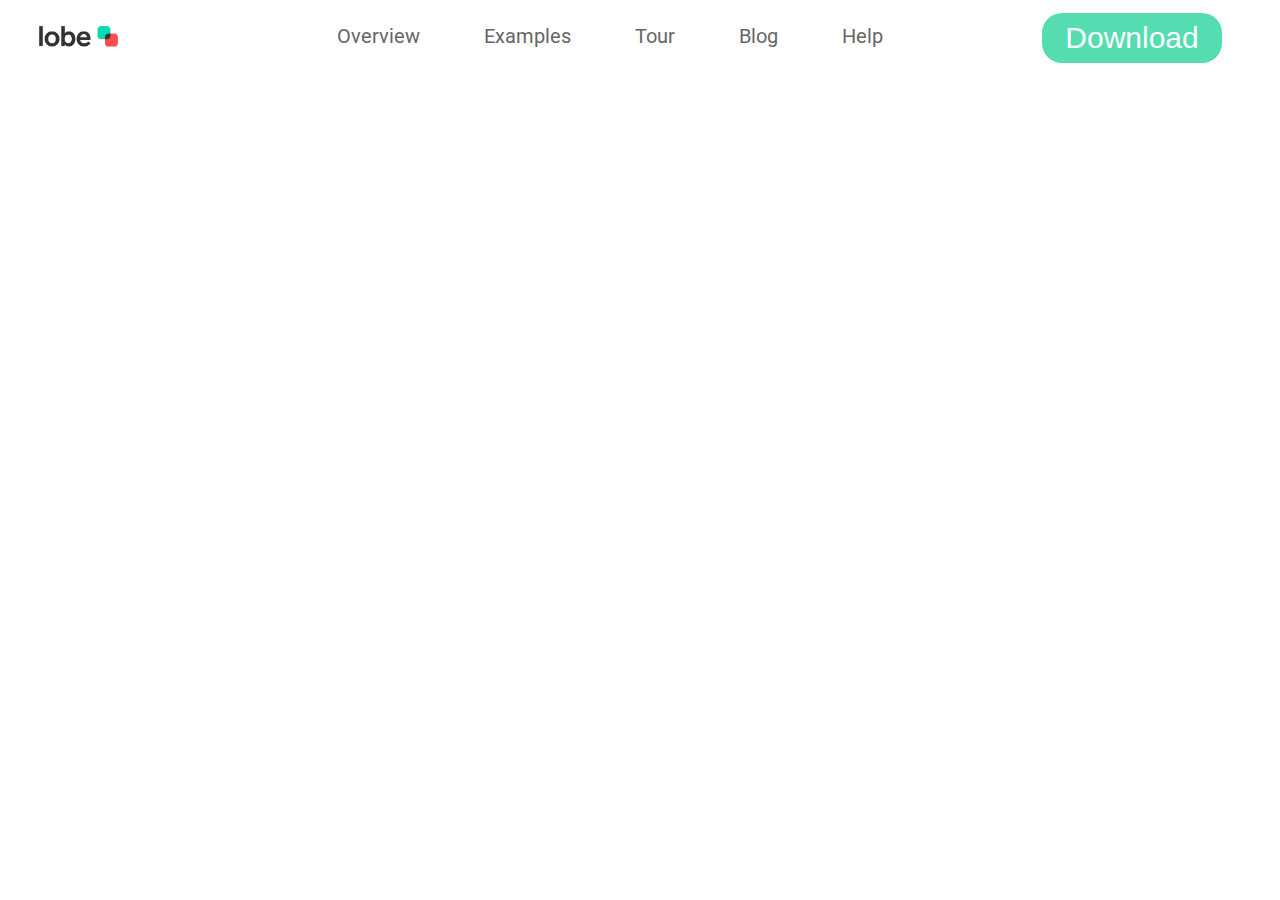
==== lobe website design/index.html @ d9781920 "lobe website clone" ====
<!DOCTYPE html>
<html lang="en">
  <head>
    <meta charset="UTF-8" />
    <meta name="viewport" content="width=device-width, initial-scale=1.0" />
    <title>Document</title>
    <link rel="stylesheet" href="css/style.css">
    <link rel="preconnect" href="https://fonts.googleapis.com">
<link rel="preconnect" href="https://fonts.gstatic.com" crossorigin>
<link href="https://fonts.googleapis.com/css2?family=Belanosima:wght@400;600;700&family=Roboto:ital,wght@0,100;0,300;0,400;0,500;1,100;1,300&display=swap" rel="stylesheet">
  </head>
  <body>
    <header class="header-main">
        <div class="header-main-logo">
         <a href=""><img src="images/lobe logo.png" alt=""></a>
        </div>

        <div class="header-nav-list">
            <ul>
                <li><a href="#">Overview</a></li>
                <li><a href="#">Examples</a></li>
                <li><a href="#">Tour</a></li>
                <li><a href="#">Blog</a></li>
                <li><a href="#">Help</a></li>
            </ul>
        </div>

        <div class="header-main-right">
            <button>Download</button>
        </div>
    </header>
  </body>
</html>
---- lobe website design/css/style.css ----
html {
    padding: 0;
    margin: 0;
    box-sizing: border-box;
    /*background-color: #1e1e1e;*/
font-family: 'Belanosima', sans-serif;
font-family: 'Roboto', sans-serif;
}
a {
    cursor: pointer;
}

.header-main {
    width: 100%;
    height: 60px;
    background-color: white;
    display: flex;
    justify-content: space-between;
}

.header-main-logo img {
    width: 80px;
    font-size: 30px;
    line-height: 60px;
    margin-left: 30px;

}

.header-main-right button{
    color: white;
    font-size: 30px;
    margin-top: 5px;
    margin-right: 50px;
    width: 180px;
    height: 50px;
    background-color: #55dcb1;
    border: none;
    outline: none;
    border-radius: 20px;

}
   

.header-nav-list ul {
list-style: none;

}

.header-nav-list ul li {
display: inline;
font-size: 20px;
margin-left: 20px;
}
.header-nav-list ul li a {
    color: #676666;
text-decoration: none;
padding: 10px 20px;
}
.header-nav-list a:hover {
    color: #1e1e1e;
}
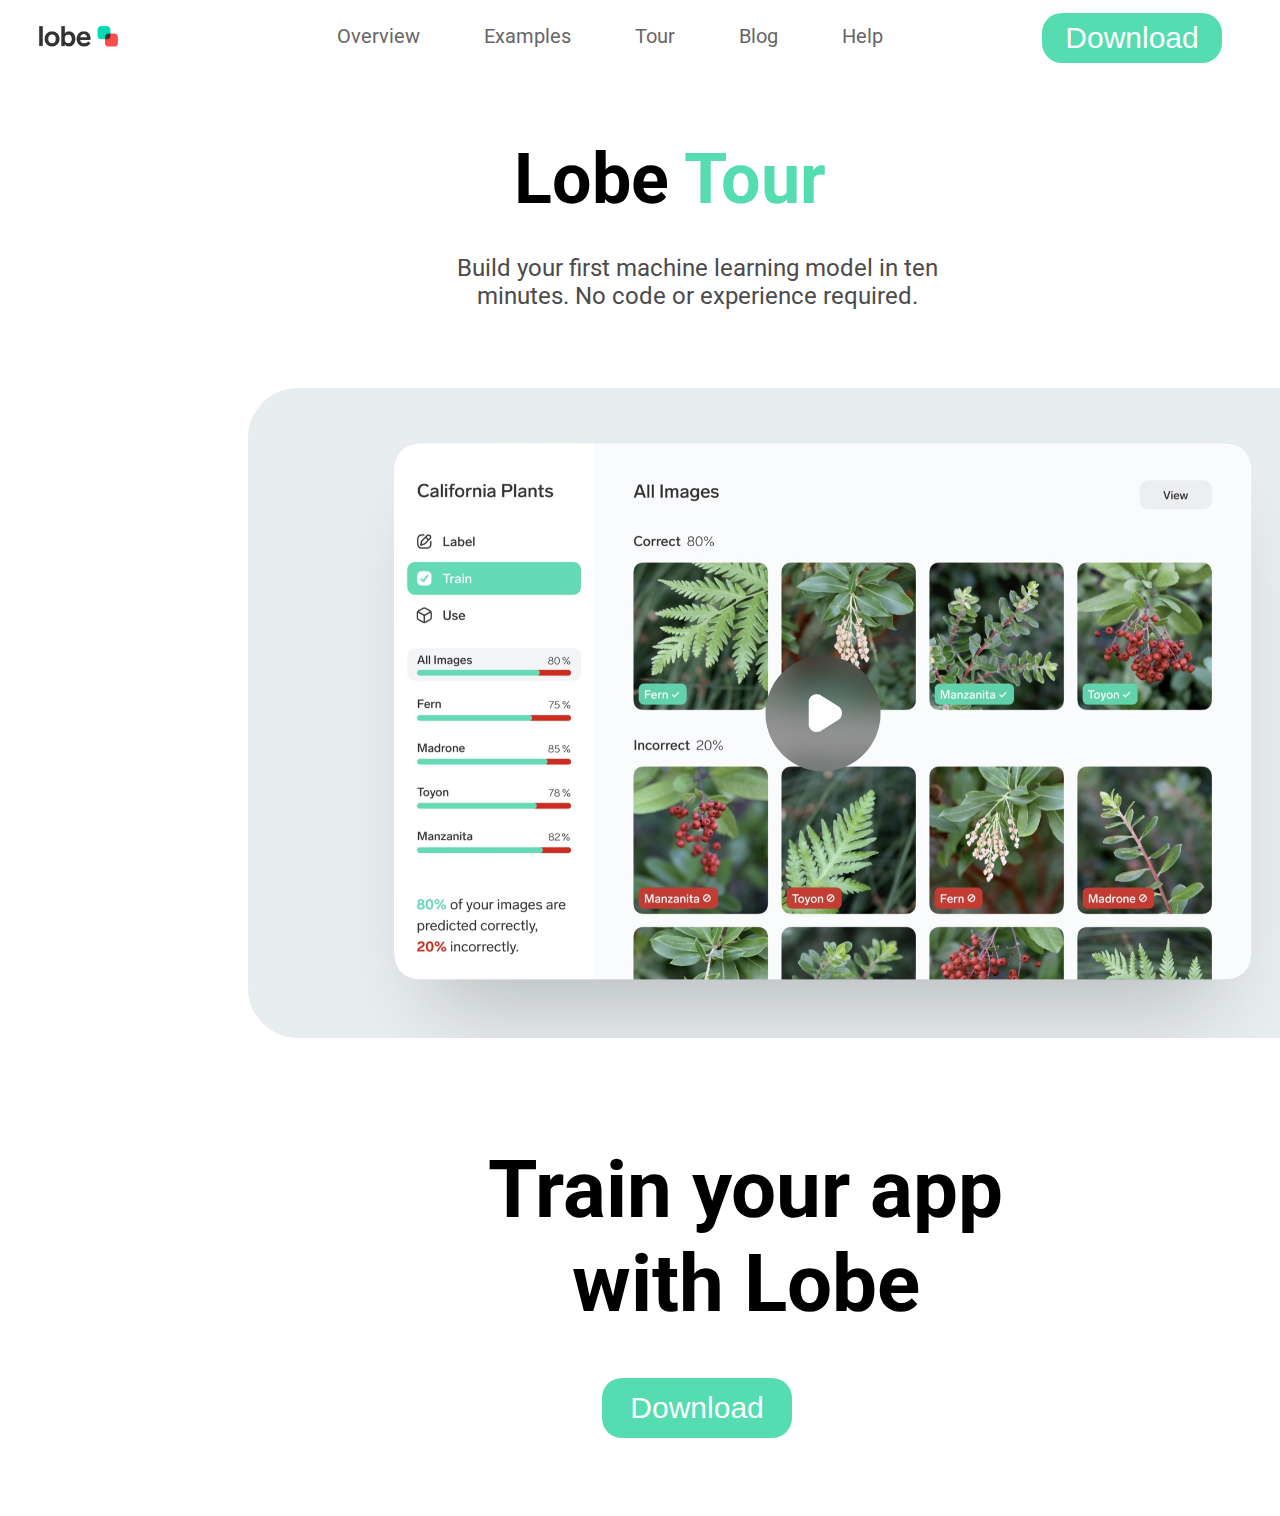
==== commit 2a32dae9: "add image and download button" ====
--- a/lobe website design/index.html
+++ b/lobe website design/index.html
@@ -4,30 +4,46 @@
     <meta charset="UTF-8" />
     <meta name="viewport" content="width=device-width, initial-scale=1.0" />
     <title>Document</title>
-    <link rel="stylesheet" href="css/style.css">
+    <link rel="stylesheet" href="css/style.css" />
     <link rel="preconnect" href="https://fonts.googleapis.com">
 <link rel="preconnect" href="https://fonts.gstatic.com" crossorigin>
-<link href="https://fonts.googleapis.com/css2?family=Belanosima:wght@400;600;700&family=Roboto:ital,wght@0,100;0,300;0,400;0,500;1,100;1,300&display=swap" rel="stylesheet">
+<link href="https://fonts.googleapis.com/css2?family=Belanosima:wght@400;600;700&family=Roboto:ital,wght@0,100;0,300;0,400;0,500;0,700;0,900;1,100;1,300;1,900&display=swap" rel="stylesheet">
   </head>
   <body>
     <header class="header-main">
-        <div class="header-main-logo">
-         <a href=""><img src="images/lobe logo.png" alt=""></a>
-        </div>
+      <div class="header-main-logo">
+        <a href=""><img src="images/lobe logo.png" alt="" /></a>
+      </div>
 
-        <div class="header-nav-list">
-            <ul>
-                <li><a href="#">Overview</a></li>
-                <li><a href="#">Examples</a></li>
-                <li><a href="#">Tour</a></li>
-                <li><a href="#">Blog</a></li>
-                <li><a href="#">Help</a></li>
-            </ul>
-        </div>
+      <div class="header-nav-list">
+        <ul>
+          <li><a href="#">Overview</a></li>
+          <li><a href="#">Examples</a></li>
+          <li><a href="#">Tour</a></li>
+          <li><a href="#">Blog</a></li>
+          <li><a href="#">Help</a></li>
+        </ul>
+      </div>
 
-        <div class="header-main-right">
-            <button>Download</button>
-        </div>
+      <div class="header-main-right">
+        <button>Download</button>
+      </div>
     </header>
+    <div class="lobe-tour">
+      <p class="name-large">Lobe <span>Tour</span></p>
+      <p class="writing-2">
+        Build your first machine learning model in ten <br />
+        minutes. No code or experience required.
+      </p>
+    </div>
+    <section class="video">
+      <img src="images/Video.jpg" alt="">
+    </section>
+    <section class="train-quote">
+      <p class="message">
+        Train your app <br> with Lobe
+      </p>
+      <button class="button-2">Download</button>
+    </section>
   </body>
 </html>
--- a/lobe website design/css/style.css
+++ b/lobe website design/css/style.css
@@ -11,6 +11,9 @@
 }
 
 .header-main {
+    position: sticky;
+    top: 0;
+    z-index: 1;
     width: 100%;
     height: 60px;
     background-color: white;
@@ -58,4 +61,75 @@
 }
 .header-nav-list a:hover {
     color: #1e1e1e;
-}+}
+
+.lobe-tour{
+    
+    position: relative;
+    width: 100%;
+    height: 30vh;
+}
+.name-large{
+    font-size: 70px;
+    font-weight: bolder;
+    position: absolute;
+    left: 40%;
+
+}
+.writing-2{
+    font-size: 24px;
+    font-weight: 400;
+    text-align: center;
+    position: absolute;
+    left: 35.5%;
+    top: 60%;
+    color: #4c4b4b;
+}
+.name-large span{
+    color: #55dcb1;
+}
+.video {
+    position: relative;
+    width: 100%;
+    height: 80vh;
+    ;
+
+}
+.video img{
+    position: absolute;
+    left: 19%;
+    top: 50px;
+    width: 1150px; height:650px;
+    border-radius: 50px;
+}
+
+.train-quote{
+    position: relative;
+   /* background-color: red;*/
+    width: 100%; height:50vh;
+}
+
+.train-quote p{
+    font-size: 80px;
+    font-weight: bolder;
+    position: absolute;
+    left: 38%;
+    top: 1%;
+    text-align: center;
+}
+
+.button-2 {
+    color: white;
+    font-size: 30px;
+    margin-top: 5px;
+    margin-right: 50px;
+    width: 190px;
+    height: 60px;
+    background-color: #55dcb1;
+    border: none;
+    outline: none;
+    border-radius: 20px;
+    position: absolute;
+    left: 47%;
+    top: 70%;
+}
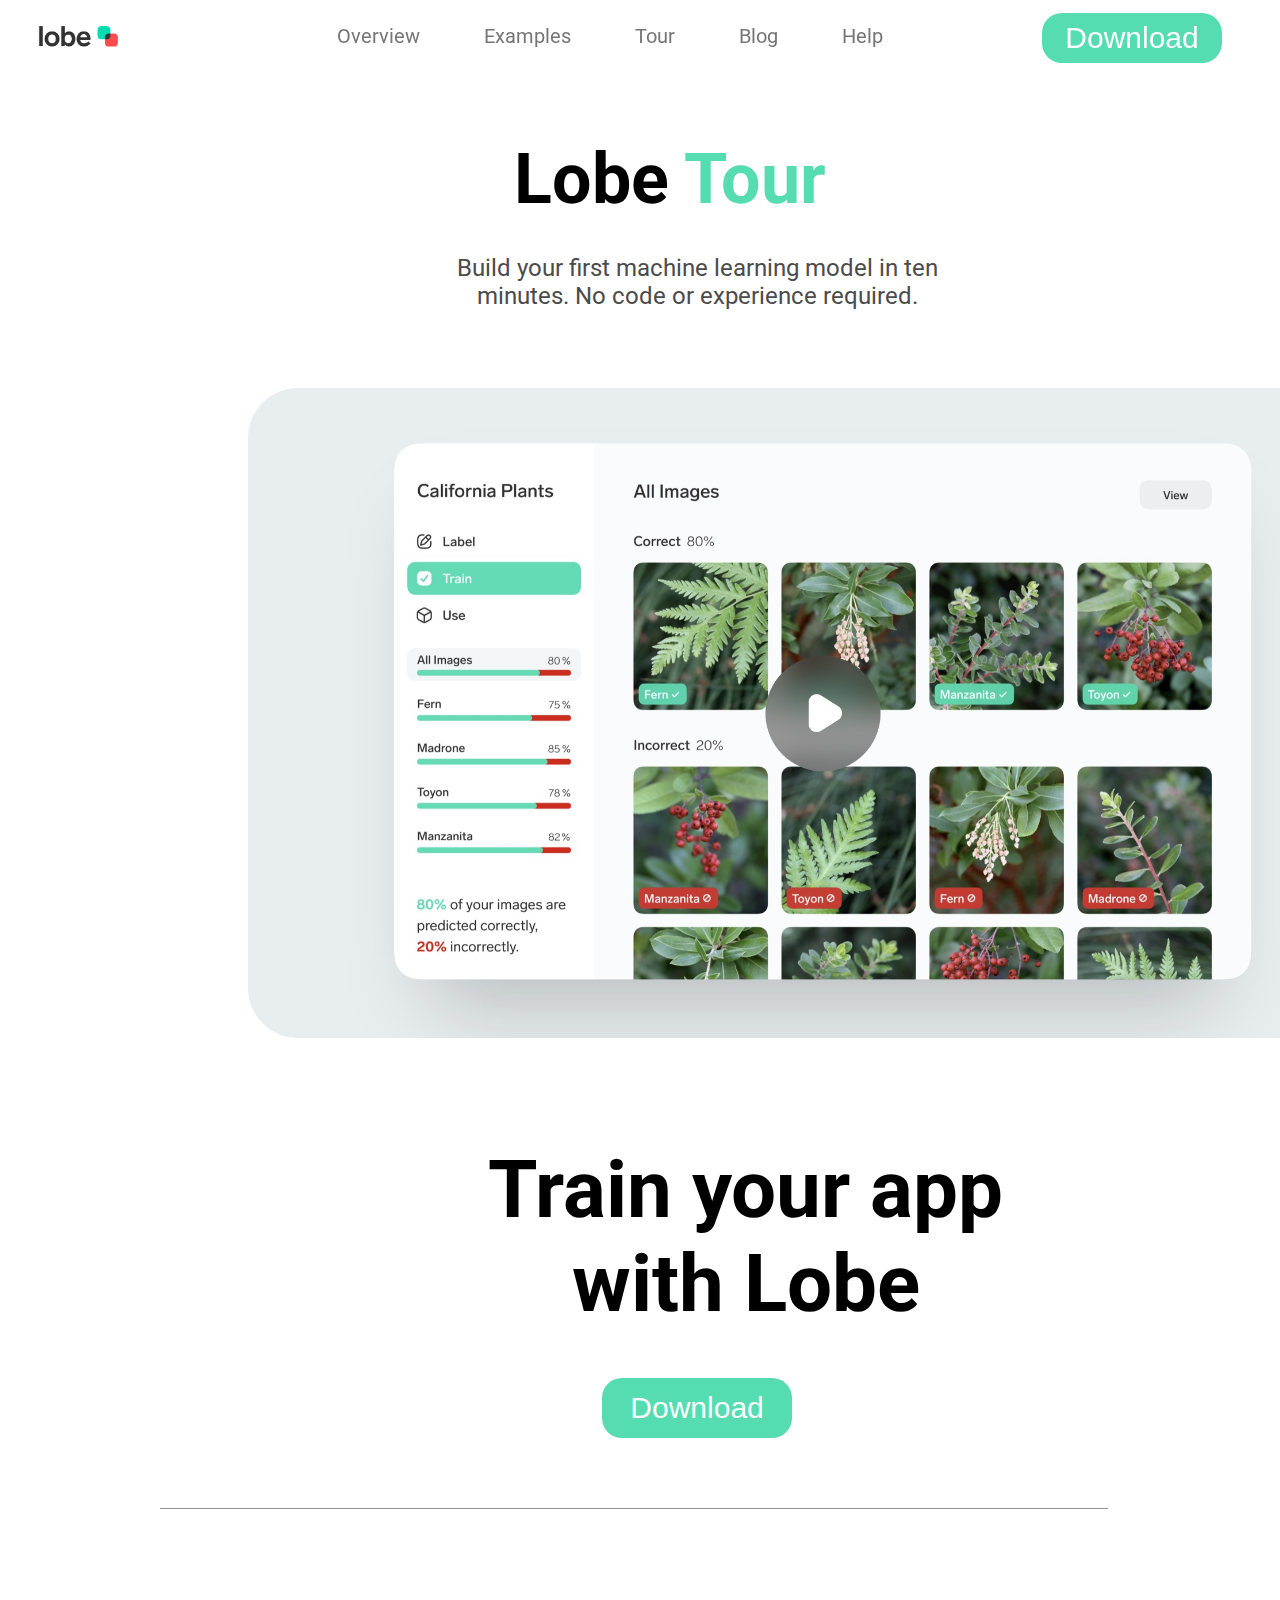
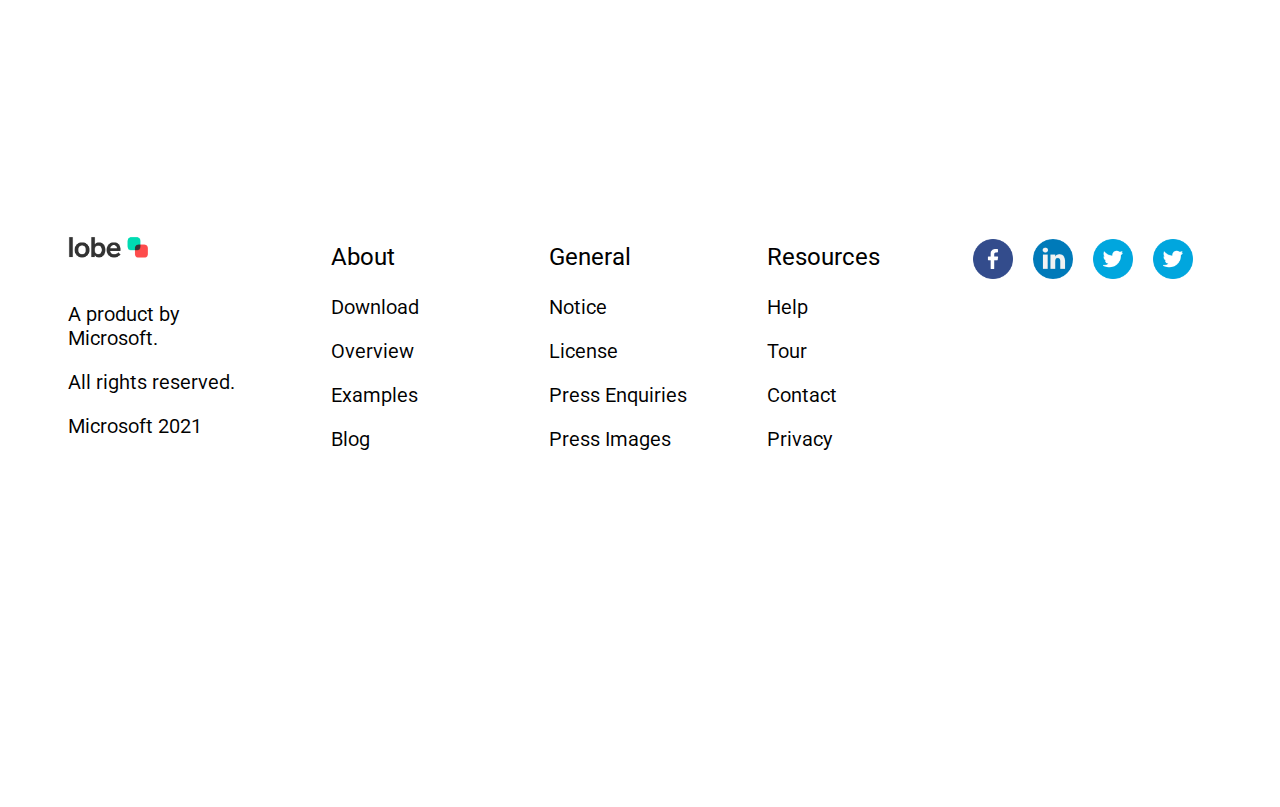
==== commit 5ba62fda: "Added footer" ====
--- a/lobe website design/index.html
+++ b/lobe website design/index.html
@@ -5,9 +5,12 @@
     <meta name="viewport" content="width=device-width, initial-scale=1.0" />
     <title>Document</title>
     <link rel="stylesheet" href="css/style.css" />
-    <link rel="preconnect" href="https://fonts.googleapis.com">
-<link rel="preconnect" href="https://fonts.gstatic.com" crossorigin>
-<link href="https://fonts.googleapis.com/css2?family=Belanosima:wght@400;600;700&family=Roboto:ital,wght@0,100;0,300;0,400;0,500;0,700;0,900;1,100;1,300;1,900&display=swap" rel="stylesheet">
+    <link rel="preconnect" href="https://fonts.googleapis.com" />
+    <link rel="preconnect" href="https://fonts.gstatic.com" crossorigin />
+    <link
+      href="https://fonts.googleapis.com/css2?family=Belanosima:wght@400;600;700&family=Roboto:ital,wght@0,100;0,300;0,400;0,500;0,700;0,900;1,100;1,300;1,900&display=swap"
+      rel="stylesheet"
+    />
   </head>
   <body>
     <header class="header-main">
@@ -26,7 +29,7 @@
       </div>
 
       <div class="header-main-right">
-        <button>Download</button>
+        <a href="#"><button>Download</button></a>
       </div>
     </header>
     <div class="lobe-tour">
@@ -37,13 +40,58 @@
       </p>
     </div>
     <section class="video">
-      <img src="images/Video.jpg" alt="">
+      <img src="images/Video.jpg" alt="" />
     </section>
     <section class="train-quote">
       <p class="message">
-        Train your app <br> with Lobe
+        Train your app <br />
+        with Lobe
       </p>
-      <button class="button-2">Download</button>
+      <a href="#"><button class="button-2">Download</button></a>
     </section>
+    <div class="line-divide"></div>
+    <footer class="footer">
+      <div class="col-1">
+        <img src="images/lobe logo.png" alt="" />
+        <ul>
+          <li>A product by Microsoft.</li>
+          <li>All rights reserved.</li>
+          <li>Microsoft 2021</li>
+        </ul>
+      </div>
+      <div class="col-2">
+        <p>About</p>
+        <ul>
+          <li><a href="#">Download</a></li>
+          <li><a href="#">Overview</a></li>
+          <li><a href="#">Examples</a></li>
+          <li><a href="#">Blog</a></li>
+        </ul>
+      </div>
+      <div class="col-3">
+        <p>General</p>
+        <ul>
+          <li><a href="#">Notice</a></li>
+          <li><a href="#">License</a></li>
+          <li><a href="#">Press Enquiries</a></li>
+          <li><a href="#">Press Images</a></li>
+        </ul>
+      </div>
+      <div class="col-4">
+        <p>Resources</p>
+        <ul>
+          <li><a href="#">Help</a></li>
+          <li><a href="#">Tour</a></li>
+          <li><a href="#">Contact</a></li>
+          <li><a href="#">Privacy</a></li>
+        </ul>
+      </div>
+      <div class="col-5">
+        <img src="images/facebook.png" alt="" />
+        <img src="images/linkedin.png" alt="" />
+        <img src="images/twitter.png" alt="" />
+        <img src="images/twitter.png" alt="" />
+      </div>
+    </footer>
   </body>
 </html>
--- a/lobe website design/css/style.css
+++ b/lobe website design/css/style.css
@@ -1,135 +1,234 @@
 html {
-    padding: 0;
-    margin: 0;
-    box-sizing: border-box;
-    /*background-color: #1e1e1e;*/
-font-family: 'Belanosima', sans-serif;
-font-family: 'Roboto', sans-serif;
+  padding: 0;
+  margin: 0;
+  box-sizing: border-box;
+  /*background-color: #1e1e1e;*/
+  font-family: "Belanosima", sans-serif;
+  font-family: "Roboto", sans-serif;
 }
 a {
-    cursor: pointer;
+  cursor: pointer;
+  text-decoration: none;
+  color: black;
+}
+button {
+  cursor: pointer;
 }
 
 .header-main {
-    position: sticky;
-    top: 0;
-    z-index: 1;
-    width: 100%;
-    height: 60px;
-    background-color: white;
-    display: flex;
-    justify-content: space-between;
+  position: sticky;
+  top: 0;
+  z-index: 1;
+  width: 100%;
+  height: 60px;
+  background-color: white;
+  display: flex;
+  justify-content: space-between;
+  box-shadow: rgba(0, 0, 0, 0) 0px 30px 60px -10px;
+}
+.header-main {
+  backdrop-filter: blur(2px);
+  -webkit-backdrop-filter: blur(2px);
 }
 
 .header-main-logo img {
-    width: 80px;
-    font-size: 30px;
-    line-height: 60px;
-    margin-left: 30px;
-
-}
-
-.header-main-right button{
-    color: white;
-    font-size: 30px;
-    margin-top: 5px;
-    margin-right: 50px;
-    width: 180px;
-    height: 50px;
-    background-color: #55dcb1;
-    border: none;
-    outline: none;
-    border-radius: 20px;
-
-}
-   
+  width: 80px;
+  font-size: 30px;
+  line-height: 60px;
+  margin-left: 30px;
+}
+
+.header-main-right button {
+  color: white;
+  font-size: 30px;
+  margin-top: 5px;
+  margin-right: 50px;
+  width: 180px;
+  height: 50px;
+  background-color: #55dcb1;
+  border: none;
+  outline: none;
+  border-radius: 20px;
+}
 
 .header-nav-list ul {
-list-style: none;
-
+  list-style: none;
 }
 
 .header-nav-list ul li {
-display: inline;
-font-size: 20px;
-margin-left: 20px;
+  display: inline;
+  font-size: 20px;
+  margin-left: 20px;
 }
 .header-nav-list ul li a {
-    color: #676666;
-text-decoration: none;
-padding: 10px 20px;
+  color: #767676;
+  text-decoration: none;
+  padding: 10px 20px;
 }
 .header-nav-list a:hover {
-    color: #1e1e1e;
-}
-
-.lobe-tour{
-    
-    position: relative;
-    width: 100%;
-    height: 30vh;
-}
-.name-large{
-    font-size: 70px;
-    font-weight: bolder;
-    position: absolute;
-    left: 40%;
-
-}
-.writing-2{
-    font-size: 24px;
-    font-weight: 400;
-    text-align: center;
-    position: absolute;
-    left: 35.5%;
-    top: 60%;
-    color: #4c4b4b;
-}
-.name-large span{
-    color: #55dcb1;
+  color: #1e1e1e;
+}
+
+.lobe-tour {
+  position: relative;
+  width: 100%;
+  height: 30vh;
+}
+.name-large {
+  font-size: 70px;
+  font-weight: bolder;
+  position: absolute;
+  left: 40%;
+}
+.writing-2 {
+  font-size: 24px;
+  font-weight: 400;
+  text-align: center;
+  position: absolute;
+  left: 35.5%;
+  top: 60%;
+  color: #4c4b4b;
+}
+.name-large span {
+  color: #55dcb1;
 }
 .video {
-    position: relative;
-    width: 100%;
-    height: 80vh;
-    ;
-
-}
-.video img{
-    position: absolute;
-    left: 19%;
-    top: 50px;
-    width: 1150px; height:650px;
-    border-radius: 50px;
-}
-
-.train-quote{
-    position: relative;
-   /* background-color: red;*/
-    width: 100%; height:50vh;
-}
-
-.train-quote p{
-    font-size: 80px;
-    font-weight: bolder;
-    position: absolute;
-    left: 38%;
-    top: 1%;
-    text-align: center;
+  position: relative;
+  width: 100%;
+  height: 80vh;
+}
+.video img {
+  position: absolute;
+  left: 19%;
+  top: 50px;
+  width: 1150px;
+  height: 650px;
+  border-radius: 50px;
+}
+
+.train-quote {
+  position: relative;
+  /* background-color: red;*/
+  width: 100%;
+  height: 50vh;
+}
+
+.train-quote p {
+  font-size: 80px;
+  font-weight: bolder;
+  position: absolute;
+  left: 38%;
+  top: 1%;
+  text-align: center;
 }
 
 .button-2 {
-    color: white;
-    font-size: 30px;
-    margin-top: 5px;
-    margin-right: 50px;
-    width: 190px;
-    height: 60px;
-    background-color: #55dcb1;
-    border: none;
-    outline: none;
-    border-radius: 20px;
-    position: absolute;
-    left: 47%;
-    top: 70%;
-}
+  color: white;
+  font-size: 30px;
+  margin-top: 5px;
+  margin-right: 50px;
+  width: 190px;
+  height: 60px;
+  background-color: #55dcb1;
+  border: none;
+  outline: none;
+  border-radius: 20px;
+  position: absolute;
+  left: 47%;
+  top: 70%;
+}
+.line-divide {
+  width: 75%;
+  border-top: #949393 1.5px solid;
+  margin-left: 12%;
+}
+.footer {
+  width: 100%;
+  height: 90vh;
+  display: flex;
+  justify-content: center;
+  align-items: center;
+  margin-top: 80px;
+}
+
+.col-1 {
+  font-size: 20px;
+  font-weight: 380;
+  margin: 200px 20px;
+  width: 250px;
+  height: 350px;
+  list-style-type: none;
+}
+.col-1 li {
+  margin: 20px 0px;
+}
+ul {
+  list-style-type: none;
+}
+.col-1 img {
+  width: 80px;
+  margin-left: 40px;
+}
+.col-2 {
+  color: #383737;
+  font-size: 20px;
+  font-weight: 380;
+  margin: 200px 20px;
+  width: 200px;
+  height: 350px;
+  text-align: left;
+}
+.col-2 li {
+  margin: 20px 0px;
+}
+.col-2 p {
+  color: black;
+  margin-left: 40px;
+  font-size: 24px;
+  font-weight: 400;
+}
+.col-3 {
+  color: #383737;
+  font-size: 20px;
+  font-weight: 380;
+  margin: 200px 20px;
+  width: 200px;
+  height: 350px;
+}
+.col-3 li {
+  margin: 20px 0px;
+}
+.col-3 p {
+  color: black;
+  margin-left: 40px;
+  font-size: 24px;
+  font-weight: 400;
+}
+.col-4 {
+  color: #383737;
+  font-size: 20px;
+  font-weight: 380;
+  margin: 200px 20px;
+  width: 200px;
+  height: 350px;
+}
+.col-4 li {
+  margin: 20px 0px;
+}
+.col-4 p {
+  color: black;
+  margin-left: 40px;
+  font-size: 24px;
+  font-weight: 400;
+}
+.col-5 {
+  width: 300px;
+  height: 200px;
+  margin: 200px 40px;
+  margin-top: 50px;
+}
+
+.col-5 img {
+  width: 40px;
+  margin: 20px 8px;
+}
